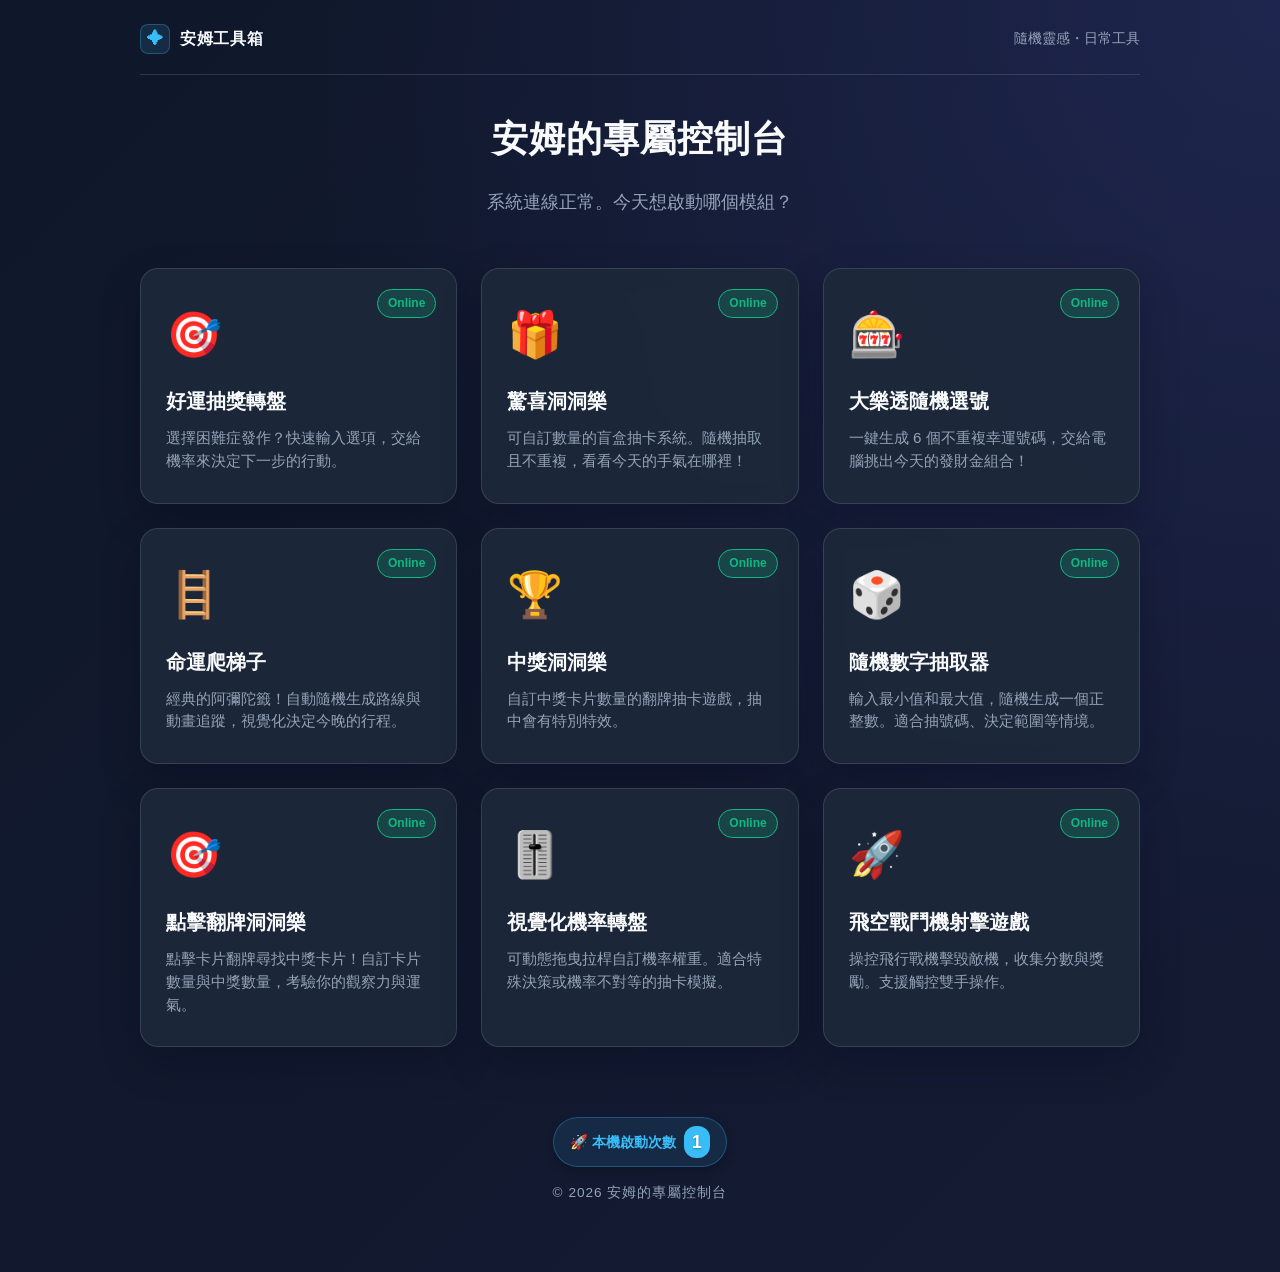
==== index.html @ cc776abc "Fix tool behavior, unify theme, and connect public cloud counter" ====
<!DOCTYPE html>
<html lang="zh-TW">
<head>
    <meta charset="UTF-8">
    <meta name="viewport" content="width=device-width, initial-scale=1.0">
    <title>安姆的專屬控制台</title>
    <style>
        :root {
            --bg-color: #0f172a;
            --card-bg: rgba(30, 41, 59, 0.7);
            --card-hover: rgba(51, 65, 85, 0.9);
            --text-main: #f8fafc;
            --text-sub: #94a3b8;
            --accent: #38bdf8;
        }

        body {
            margin: 0;
            padding: 0;
            font-family: 'Segoe UI', Tahoma, Geneva, Verdana, sans-serif;
            background: linear-gradient(135deg, #0f172a 0%, #1e1b4b 100%);
            color: var(--text-main);
            min-height: 100vh;
            display: flex;
            flex-direction: column;
            align-items: center;
        }

        header {
            margin-top: 60px;
            margin-bottom: 40px;
            text-align: center;
            animation: fadeInDown 0.8s ease-out;
        }

        header h1 {
            font-size: 2.8rem;
            margin: 0;
            letter-spacing: 2px;
            background: linear-gradient(to right, #38bdf8, #818cf8);
            -webkit-background-clip: text;   /* Chrome / Safari */
            background-clip: text;           /* Standard property for other browsers */
            -webkit-text-fill-color: transparent;
        }

        header p {
            color: var(--text-sub);
            font-size: 1.1rem;
            margin-top: 10px;
            margin-bottom: 20px;
        }

        .grid-container {
            display: grid;
            grid-template-columns: repeat(auto-fit, minmax(min(300px, 100%), 1fr));
            gap: 25px;
            width: 90%;
            max-width: 1000px;
            padding-bottom: 30px;
        }

        /* 卡片設計 */
        .card {
            background: var(--card-bg);
            border: 1px solid rgba(255, 255, 255, 0.1);
            border-radius: 16px;
            padding: 30px 25px;
            text-decoration: none;
            color: var(--text-main);
            transition: all 0.3s cubic-bezier(0.25, 0.8, 0.25, 1);
            backdrop-filter: blur(10px);
            display: flex;
            flex-direction: column;
            align-items: flex-start;
            position: relative;
            overflow: hidden;
            animation: fadeInUp 0.8s ease-out backwards;
        }

        /* 進場動畫時間差 */
        .card:nth-child(1) { animation-delay: 0.1s; }
        .card:nth-child(2) { animation-delay: 0.2s; }
        .card:nth-child(3) { animation-delay: 0.3s; }
        .card:nth-child(4) { animation-delay: 0.4s; }
        .card:nth-child(5) { animation-delay: 0.5s; }

        .card:hover {
            transform: translateY(-8px);
            background: var(--card-hover);
            border-color: var(--accent);
            box-shadow: 0 10px 25px rgba(0, 0, 0, 0.3), 0 0 15px rgba(56, 189, 248, 0.2);
        }

        .icon {
            font-size: 2.8rem;
            margin-bottom: 15px;
        }

        .card h2 {
            margin: 0 0 10px 0;
            font-size: 1.4rem;
        }

        .card p {
            margin: 0;
            color: var(--text-sub);
            font-size: 0.95rem;
            line-height: 1.5;
        }

        /* 狀態標籤 */
        .status-badge {
            position: absolute;
            top: 20px;
            right: 20px;
            font-size: 0.75rem;
            padding: 4px 10px;
            border-radius: 20px;
            font-weight: bold;
        }

        .status-active {
            background-color: rgba(16, 185, 129, 0.2);
            color: #10b981;
            border: 1px solid #10b981;
        }

        .status-pending {
            background-color: rgba(245, 158, 11, 0.2);
            color: #f59e0b;
            border: 1px solid #f59e0b;
        }

        /* 頁尾與計數器設計 */
        footer {
            margin-top: auto; 
            padding: 40px 20px 20px 20px;
            text-align: center;
            width: 100%;
            box-sizing: border-box;
            animation: fadeInUp 1s ease-out 0.6s backwards;
        }

        .counter-badge {
            display: inline-flex;
            align-items: center;
            gap: 8px;
            background: rgba(56, 189, 248, 0.1);
            border: 1px solid rgba(56, 189, 248, 0.3);
            color: var(--accent);
            padding: 8px 16px;
            border-radius: 30px;
            font-size: 0.9rem;
            font-weight: bold;
            box-shadow: 0 4px 10px rgba(0,0,0,0.2);
            margin-bottom: 15px;
        }

        .counter-badge span.number {
            font-size: 1.1rem;
            color: #fff;
            background: var(--accent);
            padding: 2px 8px;
            border-radius: 12px;
            text-shadow: 0 1px 2px rgba(0,0,0,0.3);
        }

        .footer-text {
            color: var(--text-sub);
            font-size: 0.85rem;
            margin: 0;
            letter-spacing: 1px;
        }

        @keyframes fadeInDown {
            from { opacity: 0; transform: translateY(-20px); }
            to { opacity: 1; transform: translateY(0); }
        }

        @keyframes fadeInUp {
            from { opacity: 0; transform: translateY(20px); }
            to { opacity: 1; transform: translateY(0); }
        }
    </style>
    <link rel="stylesheet" href="theme.css">
</head>
<body class="dashboard-page">
    <nav class="site-header" aria-label="網站導覽">
        <a href="index.html" class="site-brand"><span class="brand-mark" aria-hidden="true">✦</span>安姆工具箱</a>
        <span class="site-caption">隨機靈感・日常工具</span>
    </nav>


    <header>
        <h1>安姆的專屬控制台</h1>
        <p>系統連線正常。今天想啟動哪個模組？</p>
    </header>

    <div class="grid-container">
        <a href="Randomtool01.html" class="card">
             <span class="status-badge status-active">Online</span>
             <div class="icon">🎯</div>
             <h2>好運抽獎轉盤</h2>
             <p>選擇困難症發作？快速輸入選項，交給機率來決定下一步的行動。</p>
         </a>

         <a href="PunchBoard.html" class="card">
             <span class="status-badge status-active">Online</span>
             <div class="icon">🎁</div>
             <h2>驚喜洞洞樂</h2>
             <p>可自訂數量的盲盒抽卡系統。隨機抽取且不重複，看看今天的手氣在哪裡！</p>
         </a>

         <a href="LottoTool.html" class="card">
             <span class="status-badge status-active">Online</span>
             <div class="icon">🎰</div>
             <h2>大樂透隨機選號</h2>
             <p>一鍵生成 6 個不重複幸運號碼，交給電腦挑出今天的發財金組合！</p>
         </a>

         <a href="LadderGame.html" class="card">
             <span class="status-badge status-active">Online</span>
             <div class="icon">🪜</div>
             <h2>命運爬梯子</h2>
             <p>經典的阿彌陀籤！自動隨機生成路線與動畫追蹤，視覺化決定今晚的行程。</p>
         </a>

          <!-- 新增的中獎洞洞樂模組 -->
          <a href="PunchBoardLucky.html" class="card">
              <span class="status-badge status-active">Online</span>
              <div class="icon">🏆</div>
              <h2>中獎洞洞樂</h2>
              <p>自訂中獎卡片數量的翻牌抽卡遊戲，抽中會有特別特效。</p>
          </a>

          <a href="RandomNumber.html" class="card">
              <span class="status-badge status-active">Online</span>
              <div class="icon">🎲</div>
              <h2>隨機數字抽取器</h2>
              <p>輸入最小值和最大值，隨機生成一個正整數。適合抽號碼、決定範圍等情境。</p>
          </a>

          <a href="PunchBoardClick.html" class="card">
               <span class="status-badge status-active">Online</span>
               <div class="icon">🎯</div>
               <h2>點擊翻牌洞洞樂</h2>
               <p>點擊卡片翻牌尋找中獎卡片！自訂卡片數量與中獎數量，考驗你的觀察力與運氣。</p>
          </a>

          <a href="WeightedWheel.html" class="card">
              <span class="status-badge status-active">Online</span>
              <div class="icon">🎚️</div>
              <h2>視覺化機率轉盤</h2>
              <p>可動態拖曳拉桿自訂機率權重。適合特殊決策或機率不對等的抽卡模擬。</p>
          </a>

           <a href="shooter_game.html" class="card">
               <span class="status-badge status-active">Online</span>
               <div class="icon">🚀</div>
               <h2>飛空戰鬥機射擊遊戲</h2>
               <p>操控飛行戰機擊毀敵機，收集分數與獎勵。支援觸控雙手操作。</p>
           </a>
    </div>

    <footer>
        <div class="counter-badge">
            <span id="counterLabel">🚀 系統總啟動次數</span>
            <span class="number" id="visitCount">...</span>
        </div>
        <p class="footer-text">© 2026 安姆的專屬控制台</p>
    </footer>

<script src="storage.js"></script>
<script>
    // This public CounterAPI V2 counter allows browser requests without credentials.
    const counterEndpoint = 'https://api.counterapi.dev/v2/normanyangs-team-3848/first-counter-3848/up';
    // Switch to POST if using the optional authenticated proxy instead.
    const counterMethod = 'GET';
    document.addEventListener('DOMContentLoaded', async () => {
        const display = document.getElementById('visitCount');
        const label = document.getElementById('counterLabel');
        function showLocalCount() {
            const saved = Number(toolStorage.get('dashboard_local_visits'));
            const count = (Number.isSafeInteger(saved) && saved >= 0 && saved < Number.MAX_SAFE_INTEGER ? saved : 0) + 1;
            const persisted = toolStorage.set('dashboard_local_visits', String(count));
            label.textContent = persisted ? '🚀 本機啟動次數' : '🚀 本次啟動';
            display.textContent = String(count);
        }
        if (!counterEndpoint) { showLocalCount(); return; }
        const controller = new AbortController();
        const timeout = setTimeout(() => controller.abort(), 5000);
        try {
            const response = await fetch(counterEndpoint, {
                method: counterMethod, headers: { 'Accept': 'application/json' }, signal: controller.signal
            });
            if (!response.ok) throw new Error('Counter request failed');
            const payload = await response.json();
            const data = payload?.data ?? payload;
            let count = data?.count ?? data?.value;
            if (count === undefined && Number.isSafeInteger(data?.up_count)
                && Number.isSafeInteger(data?.down_count ?? 0)) {
                count = data.up_count - (data.down_count ?? 0);
            }
            if (!Number.isSafeInteger(count) || count < 0) throw new Error('Invalid counter value');
            label.textContent = '🚀 系統總啟動次數';
            display.textContent = String(count);
        } catch { showLocalCount(); }
        finally { clearTimeout(timeout); }
    });
</script>

</body>
</html>
---- theme.css ----
/* Shared appearance for the dashboard and every tool. Game layout stays local. */
:root {
    color-scheme: dark;
    --bg-color: #0f172a;
    --card-bg: rgba(30, 41, 59, 0.86);
    --card-hover: rgba(51, 65, 85, 0.94);
    --text-main: #f8fafc;
    --text-sub: #94a3b8;
    --accent: #38bdf8;
    --accent-hover: #7dd3fc;
    --theme-border: rgba(148, 163, 184, 0.22);
    --theme-input: #111c30;
    --theme-radius: 18px;
    --theme-shadow: 0 16px 40px rgba(2, 6, 23, 0.24);
}

body.tool-page,
body.dashboard-page {
    box-sizing: border-box;
    margin: 0;
    padding: 24px 24px 48px;
    min-height: 100vh;
    font-family: 'Segoe UI', 'Microsoft JhengHei', 'PingFang TC', sans-serif;
    font-size: 16px;
    line-height: 1.6;
    color: var(--text-main);
    background: radial-gradient(ellipse at top right, rgba(99, 102, 241, 0.16), transparent 55%),
        linear-gradient(135deg, #0f172a, #141b33);
    display: flex;
    flex-direction: column;
    align-items: center;
    justify-content: flex-start;
}

body .site-header {
    box-sizing: border-box;
    display: flex;
    align-items: center;
    justify-content: space-between;
    gap: 16px;
    width: 100%;
    max-width: 1000px;
    min-height: 48px;
    margin: 0 0 32px;
    padding: 0 0 20px;
    border-bottom: 1px solid var(--theme-border);
    text-align: left;
    animation: none;
}

.site-brand {
    display: inline-flex;
    align-items: center;
    gap: 10px;
    color: var(--text-main);
    font-size: 1rem;
    font-weight: 700;
    text-decoration: none;
    letter-spacing: 0.04em;
    white-space: nowrap;
}

.brand-mark {
    width: 28px;
    height: 28px;
    display: inline-grid;
    place-items: center;
    border-radius: 8px;
    background: rgba(56, 189, 248, 0.12);
    border: 1px solid rgba(56, 189, 248, 0.3);
    color: var(--accent);
}

.site-caption { font-size: 0.85rem; color: var(--text-sub); }

body.tool-page h1,
body.dashboard-page h1 {
    margin: 0 0 24px;
    color: var(--text-main);
    font-size: clamp(1.5rem, 4vw, 2.25rem);
    font-weight: 700;
    line-height: 1.35;
    letter-spacing: 0.03em;
    text-align: center;
    text-shadow: none;
    overflow-wrap: anywhere;
}

body.dashboard-page > header:not(.site-header) { margin: 8px 0 32px; }
body.dashboard-page header h1 { -webkit-text-fill-color: currentColor; background: none; }
body.tool-page h2 { color: var(--text-main); font-size: 1.25rem; }
body.tool-page h3 { color: var(--text-main); font-size: 1rem; }
body.tool-page p { color: var(--text-sub); font-size: 0.95rem; line-height: 1.7; }
body.tool-page .controls h3 { color: var(--text-main); }
body.tool-page .controls p { color: var(--text-sub); }

body.tool-page .container,
body.tool-page .main-container > .controls,
body.tool-page .game-section,
body.tool-page .wheel-section,
body.tool-page #start-screen,
body.dashboard-page .card {
    box-sizing: border-box;
    background: var(--card-bg);
    border: 1px solid var(--theme-border);
    border-radius: var(--theme-radius);
    box-shadow: var(--theme-shadow);
}

body.tool-page .container { padding: 32px; }
body.tool-page .main-container { gap: 24px; align-items: flex-start; }
body.tool-page .main-container > .controls { padding: 24px; max-height: none; overflow-y: visible; }
body.tool-page .wheel-section { padding: 28px 20px 20px; max-width: 400px; }
body.tool-page .wheel-container { flex-shrink: 0; }
body.tool-page .game-section { padding: 20px 10px; }
body.tool-page .config-panel,
body.tool-page .toggle-container,
body.tool-page .option-item {
    background: rgba(15, 23, 42, 0.65);
    border: 1px solid var(--theme-border);
    border-radius: 12px;
}
body.tool-page .option-header { gap: 12px; }
body.tool-page .weight-value { color: var(--text-main); }
body.tool-page label { color: #cbd5e1; }

body.tool-page input:not([type='range']):not([type='checkbox']),
body.tool-page textarea {
    box-sizing: border-box;
    min-width: 0;
    padding: 10px 12px;
    color: var(--text-main);
    background: var(--theme-input);
    border: 1px solid #475569;
    border-radius: 10px;
    font: inherit;
    line-height: 1.4;
    transition: border-color 0.2s, box-shadow 0.2s;
}
body.tool-page input::placeholder,
body.tool-page textarea::placeholder { color: var(--text-sub); }
body.tool-page input[type='range'],
body.tool-page input[type='checkbox'] { accent-color: var(--accent); }

body.tool-page button:not(.top-btn) {
    box-sizing: border-box;
    min-height: 44px;
    padding: 12px 20px;
    background: linear-gradient(135deg, #38bdf8, #818cf8);
    border: 1px solid transparent;
    border-radius: 12px;
    color: #0f172a;
    font-family: inherit;
    font-size: 1rem;
    font-weight: 700;
    line-height: 1.4;
    box-shadow: 0 4px 14px rgba(56, 189, 248, 0.12);
    cursor: pointer;
    transition: background 0.2s, border-color 0.2s, transform 0.2s;
}
body.tool-page button:not(.top-btn):hover:not(:disabled) {
    background: linear-gradient(135deg, #7dd3fc, #a5b4fc);
    transform: translateY(-2px);
}
body.tool-page button:not(.top-btn):active:not(:disabled) { transform: translateY(0); }
body.tool-page button:is(.btn-reset, .btn-update, .btn-apply, .btn-add),
body.tool-page #pause-button {
    color: var(--text-main);
    background: #25334b;
    border-color: var(--theme-border);
    box-shadow: none;
}
body.tool-page button:is(.btn-reset, .btn-update, .btn-apply, .btn-add):hover:not(:disabled),
body.tool-page #pause-button:hover:not(:disabled) { background: #34445f; }
body.tool-page button.opt-del {
    color: #fda4af;
    background: rgba(244, 63, 94, 0.1);
    border-color: rgba(244, 63, 94, 0.25);
    padding: 8px 12px;
    width: auto;
    font-size: 0.85rem;
}
body.tool-page button.opt-del:hover:not(:disabled) { background: rgba(244, 63, 94, 0.2); }
body.tool-page button:not(.top-btn):disabled {
    background: #25334b;
    color: var(--text-sub);
    opacity: 0.6;
    box-shadow: none;
    cursor: not-allowed;
    transform: none;
}

body.tool-page .back-link {
    box-sizing: border-box;
    position: static;
    display: inline-flex;
    align-items: center;
    justify-content: center;
    flex-shrink: 0;
    gap: 8px;
    min-height: 44px;
    margin: 0;
    padding: 8px 14px;
    background: rgba(30, 41, 59, 0.75);
    border: 1px solid var(--theme-border);
    border-radius: 12px;
    color: #cbd5e1;
    font-size: 0.9rem;
    font-weight: 600;
    line-height: 1.4;
    text-decoration: none;
    box-shadow: none;
}
body.tool-page .back-link:hover { background: #25334b; border-color: var(--accent); color: var(--text-main); }
body :is(a, button, input, textarea, canvas):focus-visible {
    outline: 2px solid var(--accent);
    outline-offset: 4px;
}
body.tool-page input:focus-visible,
body.tool-page textarea:focus-visible { border-color: var(--accent); }

body.tool-page #result { font-size: 1.2rem; color: #fbbf24; line-height: 1.6; }
body.tool-page .status-label { font-size: 0.95rem; border-radius: 12px; }
body.tool-page .number-display { background: var(--theme-input); border-color: var(--theme-border); }
body.tool-page .pointer { border-top-color: var(--accent); }
body.tool-page .wheel-container canvas { border-color: #475569; }
body.tool-page .card-front { background: linear-gradient(135deg, #25334b, #1e293b); border-color: #64748b; }
body.tool-page .card-back { background: linear-gradient(135deg, #a16207, #854d0e); border-color: #fbbf24; }
body.tool-page .winner .card-back { background: linear-gradient(135deg, #047857, #065f46); border-color: #34d399; }

body.tool-page.shooter-page { padding-bottom: 110px; }
body.tool-page .game-header { margin: 0 0 20px; }
body.tool-page #start-screen { padding: 20px; margin: 0 0 16px; }
body.tool-page #start-screen h2 { margin: 0; }
body.tool-page #game-controls { display: flex; justify-content: center; gap: 12px; }
body.tool-page #gameCanvas { background: var(--theme-input); border: 1px solid #475569; border-radius: var(--theme-radius); }
body.tool-page #fire-button {
    position: relative;
    width: 96px;
    height: 96px;
    border-radius: 50%;
    font-size: 1.25rem;
    border: 1px solid rgba(125, 211, 252, 0.4);
    overflow: hidden;
}
body.tool-page #virtual-controls button {
    width: 60px;
    height: 60px;
    padding: 0;
    background: #25334b;
    border: 1px solid #64748b;
    color: var(--text-main);
    font-size: 1.5rem;
    border-radius: 16px;
}
body.tool-page #virtual-controls button:active { background: #34445f; }
body.tool-page #score-display,
body.tool-page #lives-display { background: var(--card-bg); border: 1px solid var(--theme-border); border-radius: 10px; }

body.dashboard-page .grid-container { width: 100%; gap: 24px; }
body.dashboard-page .card:hover { background: var(--card-hover); border-color: var(--accent); }
body.dashboard-page .card h2 { font-size: 1.25rem; }

@media (max-width: 480px) {
    body.tool-page, body.dashboard-page { padding: 16px 16px 32px; }
    body .site-header { margin-bottom: 24px; gap: 8px; padding-bottom: 16px; }
    .site-brand { font-size: 0.9rem; gap: 8px; }
    .site-caption { font-size: 0.8rem; }
    body.tool-page .back-link { padding: 8px 10px; font-size: 0.8rem; }
    body.tool-page .container { padding: 24px 16px; }
    body.tool-page .main-container > .controls { padding: 20px 16px; }
    body.tool-page .wheel-section { padding: 26px 16px 16px; }
    body.tool-page button:not(.top-btn) { padding: 12px 14px; }
    body.tool-page.shooter-page { padding-bottom: 110px; }
}

@media (prefers-reduced-motion: reduce) {
    body *, body *::before, body *::after { animation: none !important; transition: none !important; }
}
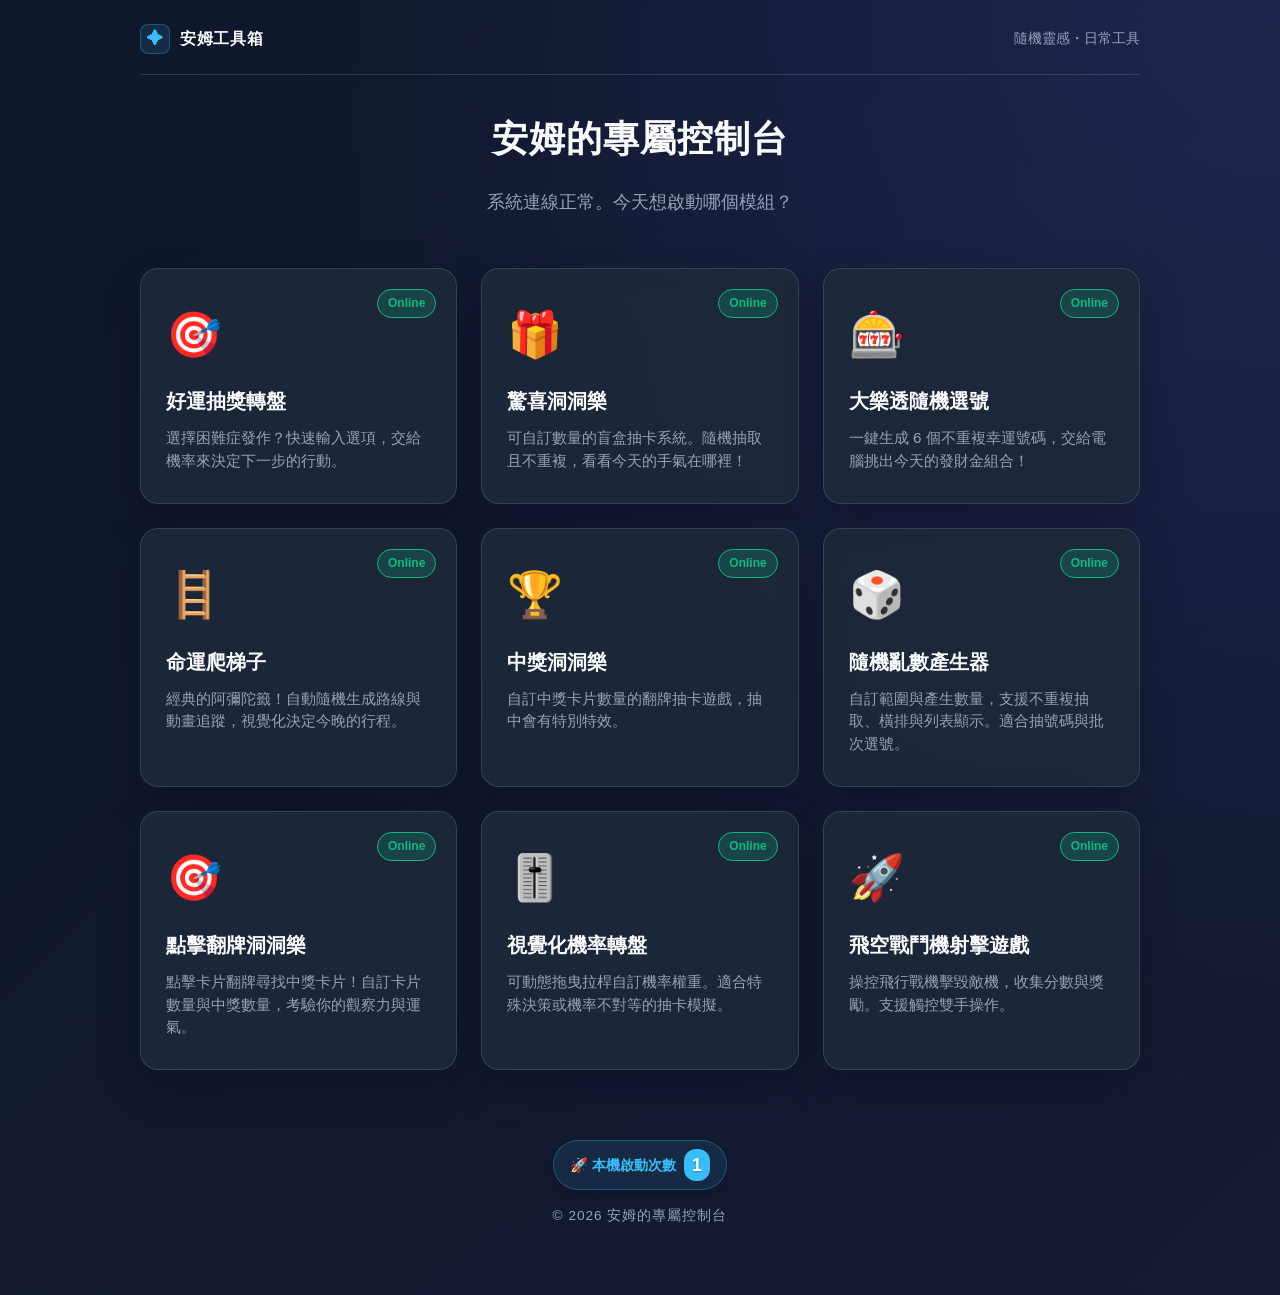
==== commit 9ddf5e14: "Add batch random number generation and result controls" ====
--- a/index.html
+++ b/index.html
@@ -236,8 +236,8 @@
           <a href="RandomNumber.html" class="card">
               <span class="status-badge status-active">Online</span>
               <div class="icon">🎲</div>
-              <h2>隨機數字抽取器</h2>
-              <p>輸入最小值和最大值，隨機生成一個正整數。適合抽號碼、決定範圍等情境。</p>
+              <h2>隨機亂數產生器</h2>
+              <p>自訂範圍與產生數量，支援不重複抽取、橫排與列表顯示。適合抽號碼與批次選號。</p>
           </a>
 
           <a href="PunchBoardClick.html" class="card">
@@ -291,7 +291,8 @@
         const timeout = setTimeout(() => controller.abort(), 5000);
         try {
             const response = await fetch(counterEndpoint, {
-                method: counterMethod, headers: { 'Accept': 'application/json' }, signal: controller.signal
+                method: counterMethod, cache: 'no-store',
+                headers: { 'Accept': 'application/json' }, signal: controller.signal
             });
             if (!response.ok) throw new Error('Counter request failed');
             const payload = await response.json();
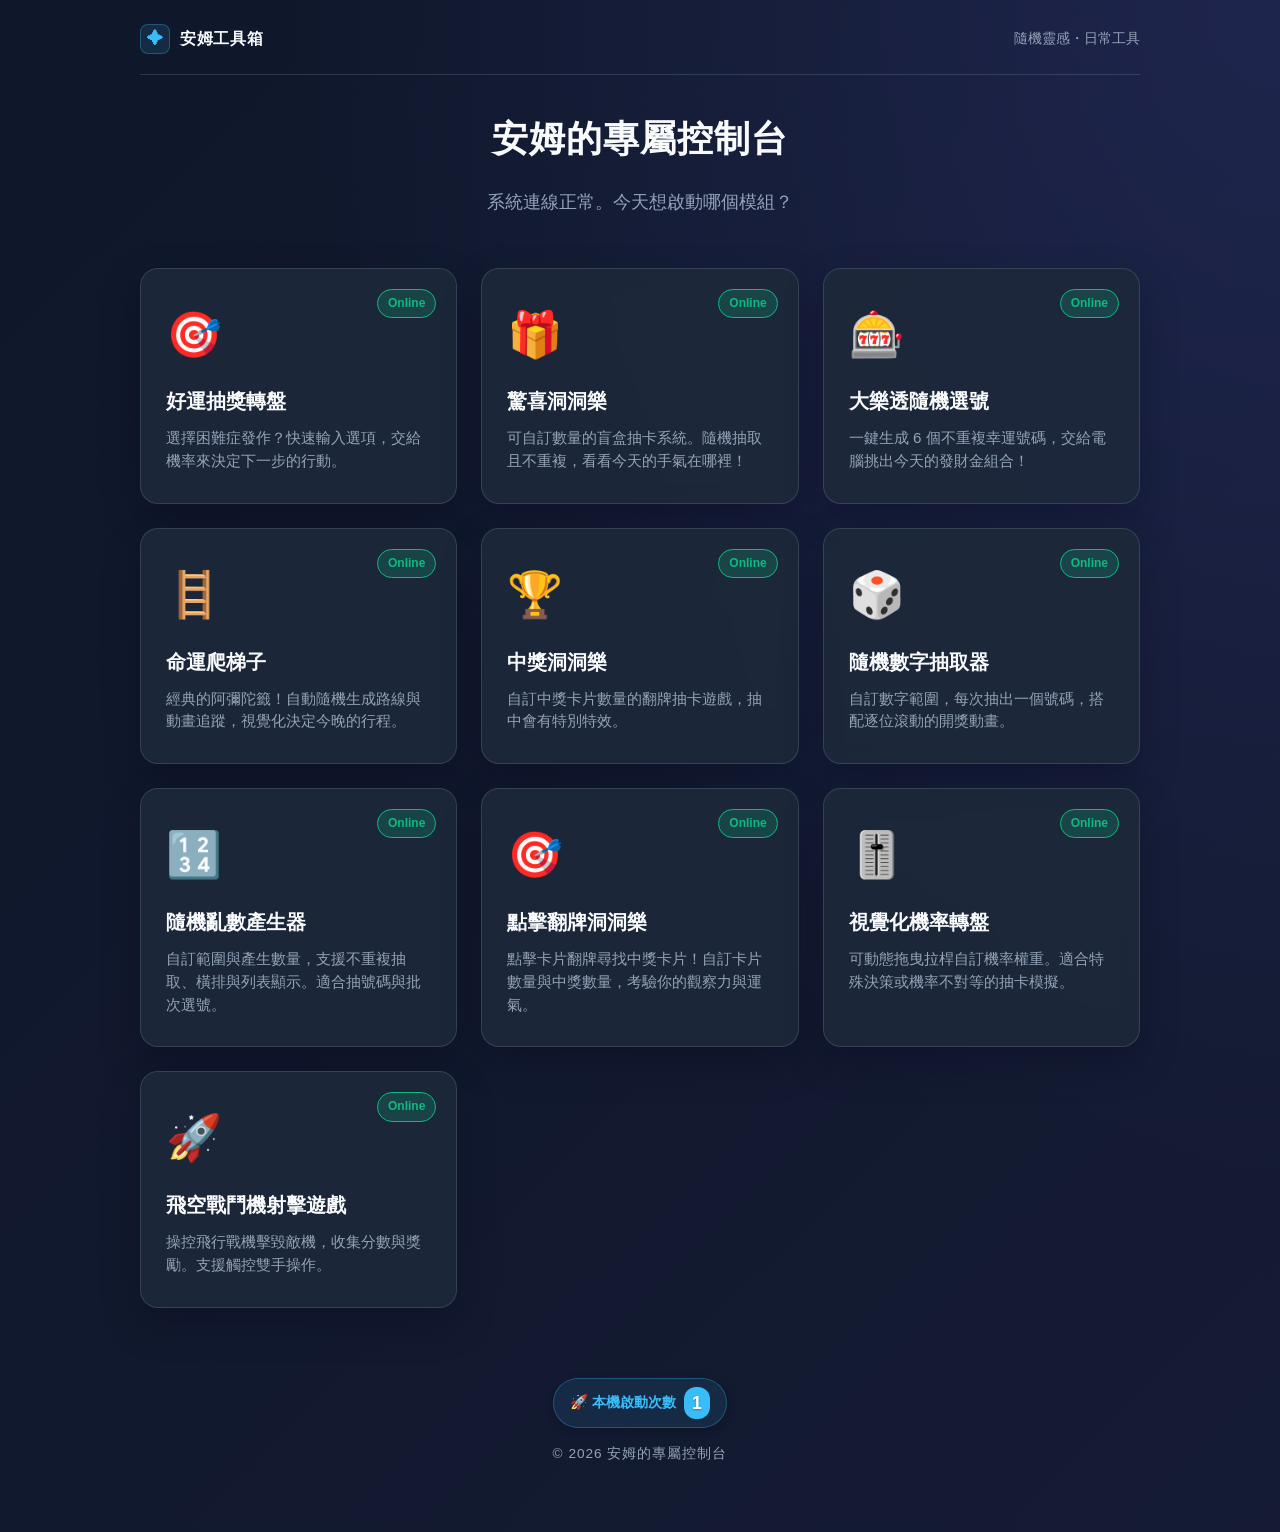
==== commit 428e7c2a: "Separate single number picker and batch generator" ====
--- a/index.html
+++ b/index.html
@@ -236,6 +236,13 @@
           <a href="RandomNumber.html" class="card">
               <span class="status-badge status-active">Online</span>
               <div class="icon">🎲</div>
+              <h2>隨機數字抽取器</h2>
+              <p>自訂數字範圍，每次抽出一個號碼，搭配逐位滾動的開獎動畫。</p>
+          </a>
+
+          <a href="RandomNumberBatch.html" class="card">
+              <span class="status-badge status-active">Online</span>
+              <div class="icon">🔢</div>
               <h2>隨機亂數產生器</h2>
               <p>自訂範圍與產生數量，支援不重複抽取、橫排與列表顯示。適合抽號碼與批次選號。</p>
           </a>
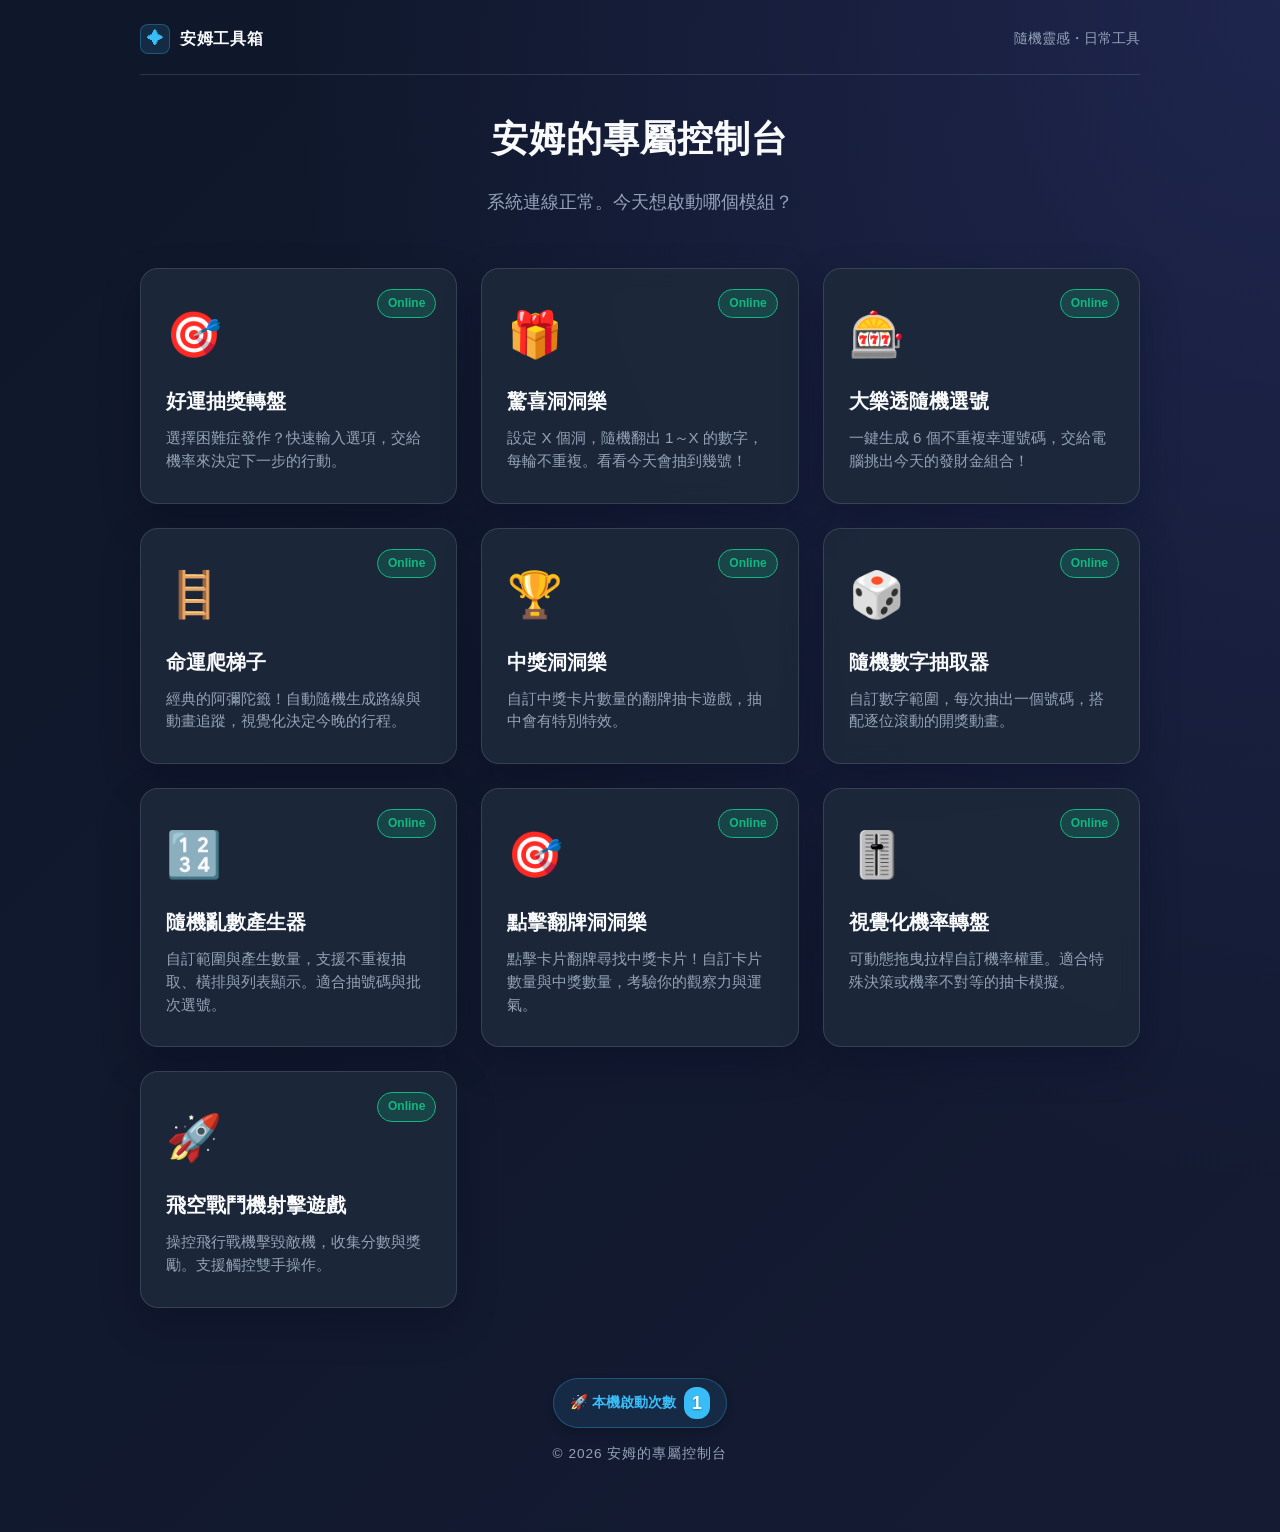
==== commit 588c3e04: "Reveal unique shuffled numbers in surprise punch board" ====
--- a/index.html
+++ b/index.html
@@ -208,7 +208,7 @@
              <span class="status-badge status-active">Online</span>
              <div class="icon">🎁</div>
              <h2>驚喜洞洞樂</h2>
-             <p>可自訂數量的盲盒抽卡系統。隨機抽取且不重複，看看今天的手氣在哪裡！</p>
+             <p>設定 X 個洞，隨機翻出 1～X 的數字，每輪不重複。看看今天會抽到幾號！</p>
          </a>
 
          <a href="LottoTool.html" class="card">
--- a/theme.css
+++ b/theme.css
@@ -189,6 +189,17 @@
     cursor: not-allowed;
     transform: none;
 }
+
+body.tool-page .tool-sound-option {
+    display: inline-flex;
+    align-items: center;
+    gap: 8px;
+    align-self: flex-end;
+    margin: -12px 0 20px;
+    color: var(--text-sub);
+    cursor: pointer;
+}
+body.tool-page .tool-sound-option input { width: 18px; height: 18px; }
 
 body.tool-page .back-link {
     box-sizing: border-box;
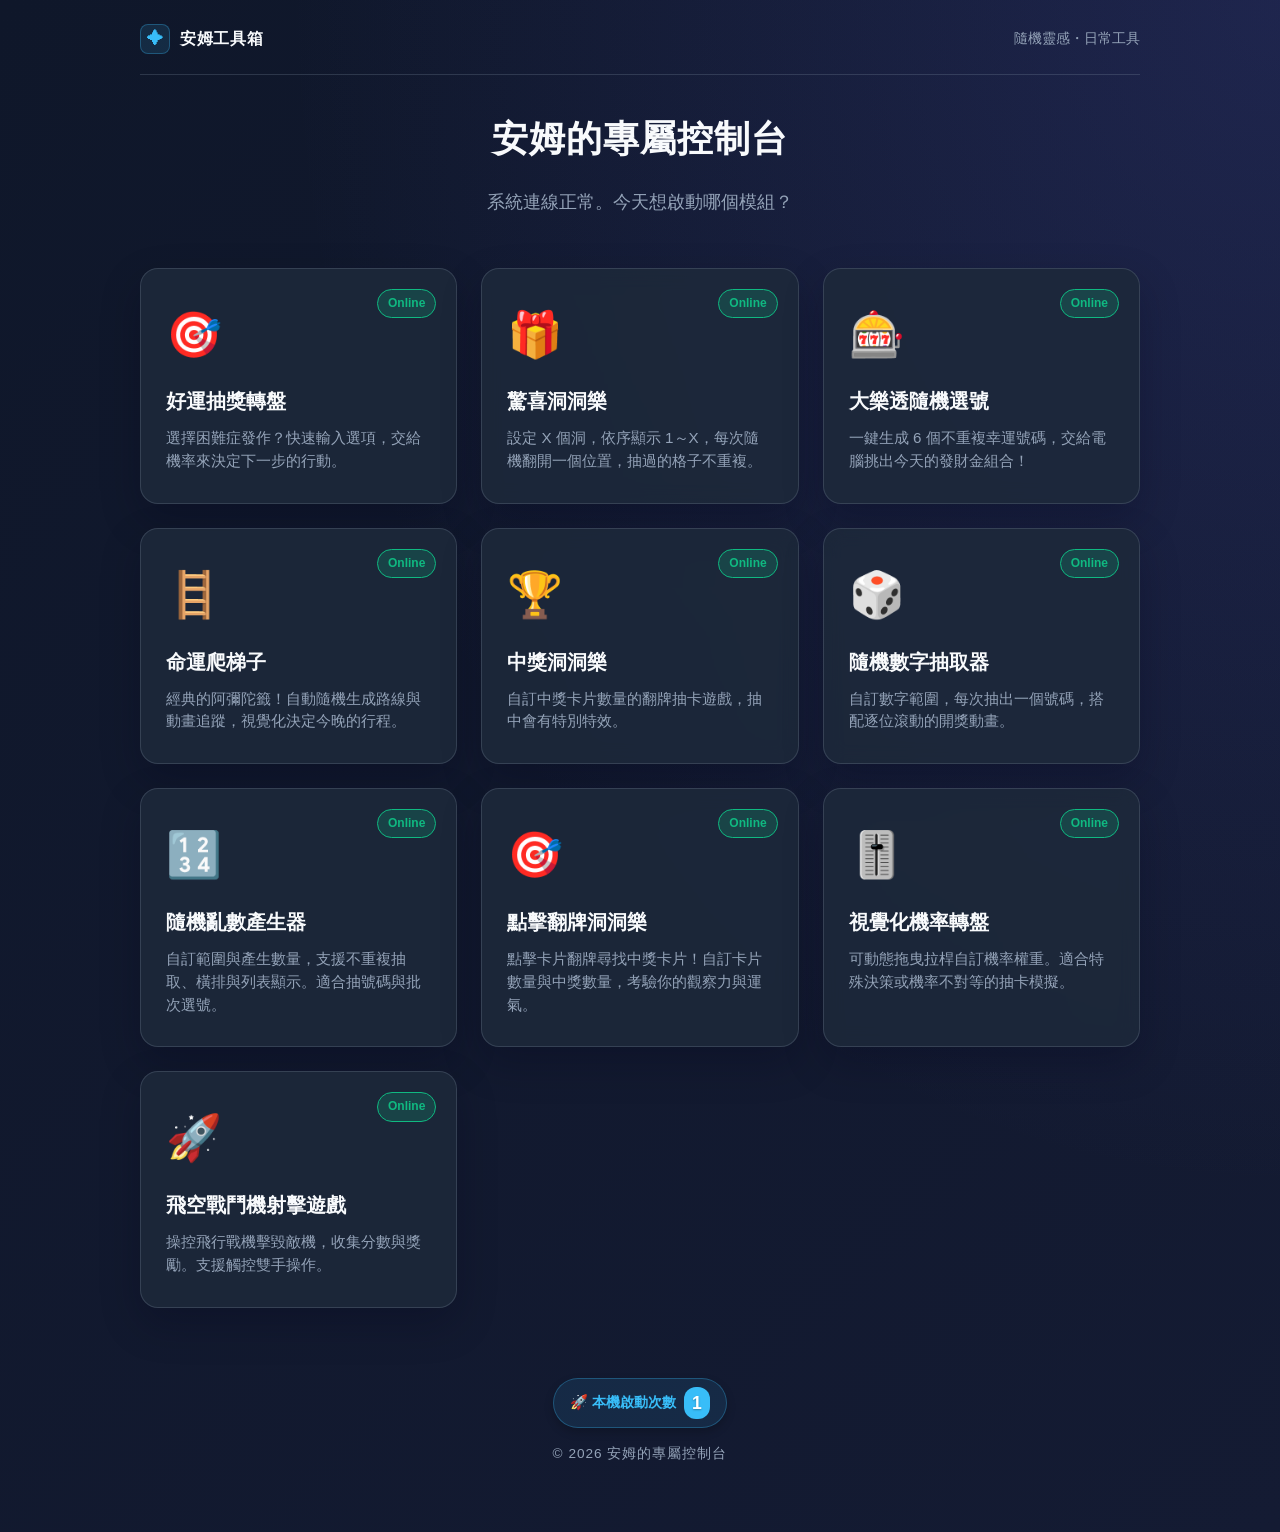
==== commit c2ce148c: "Reveal punch board numbers in draw order at random positions" ====
--- a/index.html
+++ b/index.html
@@ -208,7 +208,7 @@
              <span class="status-badge status-active">Online</span>
              <div class="icon">🎁</div>
              <h2>驚喜洞洞樂</h2>
-             <p>設定 X 個洞，隨機翻出 1～X 的數字，每輪不重複。看看今天會抽到幾號！</p>
+             <p>設定 X 個洞，依序顯示 1～X，每次隨機翻開一個位置，抽過的格子不重複。</p>
          </a>
 
          <a href="LottoTool.html" class="card">
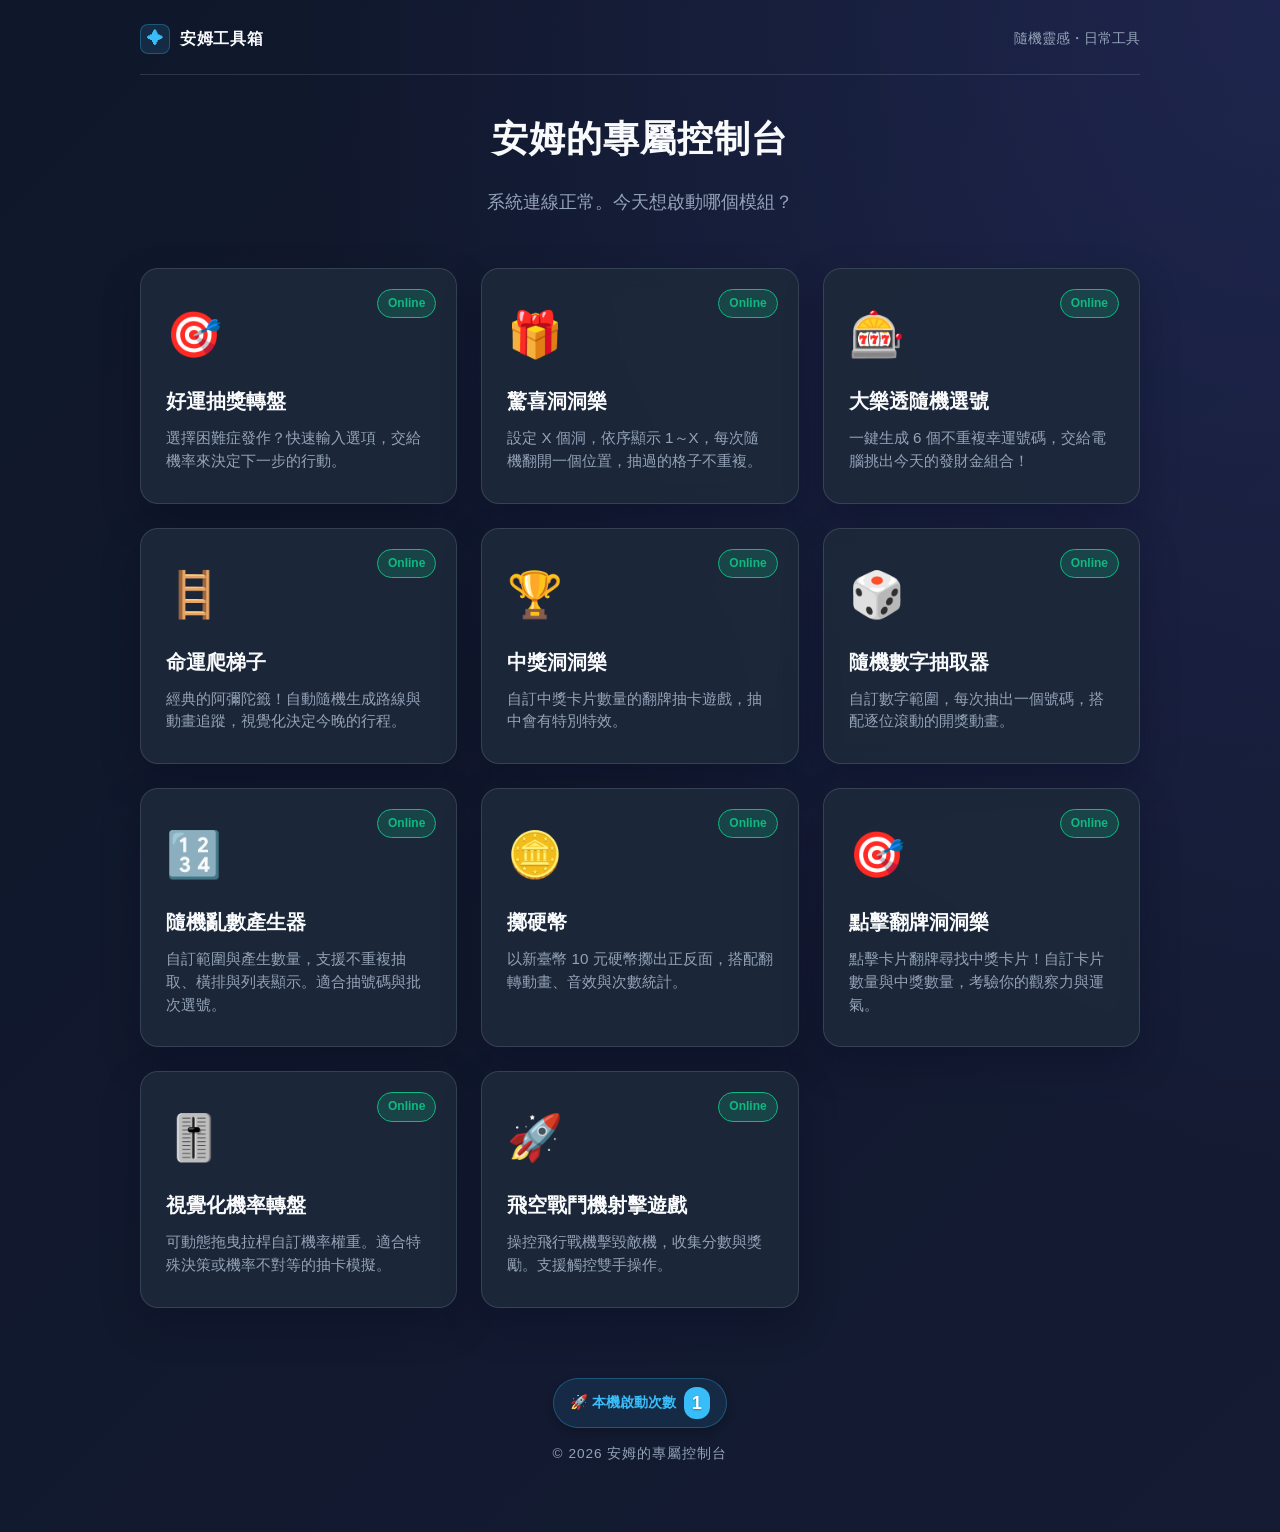
==== commit dafd6b37: "Add animated NT coin flip tool with generated coin sprites" ====
--- a/index.html
+++ b/index.html
@@ -245,6 +245,13 @@
               <div class="icon">🔢</div>
               <h2>隨機亂數產生器</h2>
               <p>自訂範圍與產生數量，支援不重複抽取、橫排與列表顯示。適合抽號碼與批次選號。</p>
+          </a>
+
+          <a href="CoinFlip.html" class="card">
+              <span class="status-badge status-active">Online</span>
+              <div class="icon">🪙</div>
+              <h2>擲硬幣</h2>
+              <p>以新臺幣 10 元硬幣擲出正反面，搭配翻轉動畫、音效與次數統計。</p>
           </a>
 
           <a href="PunchBoardClick.html" class="card">
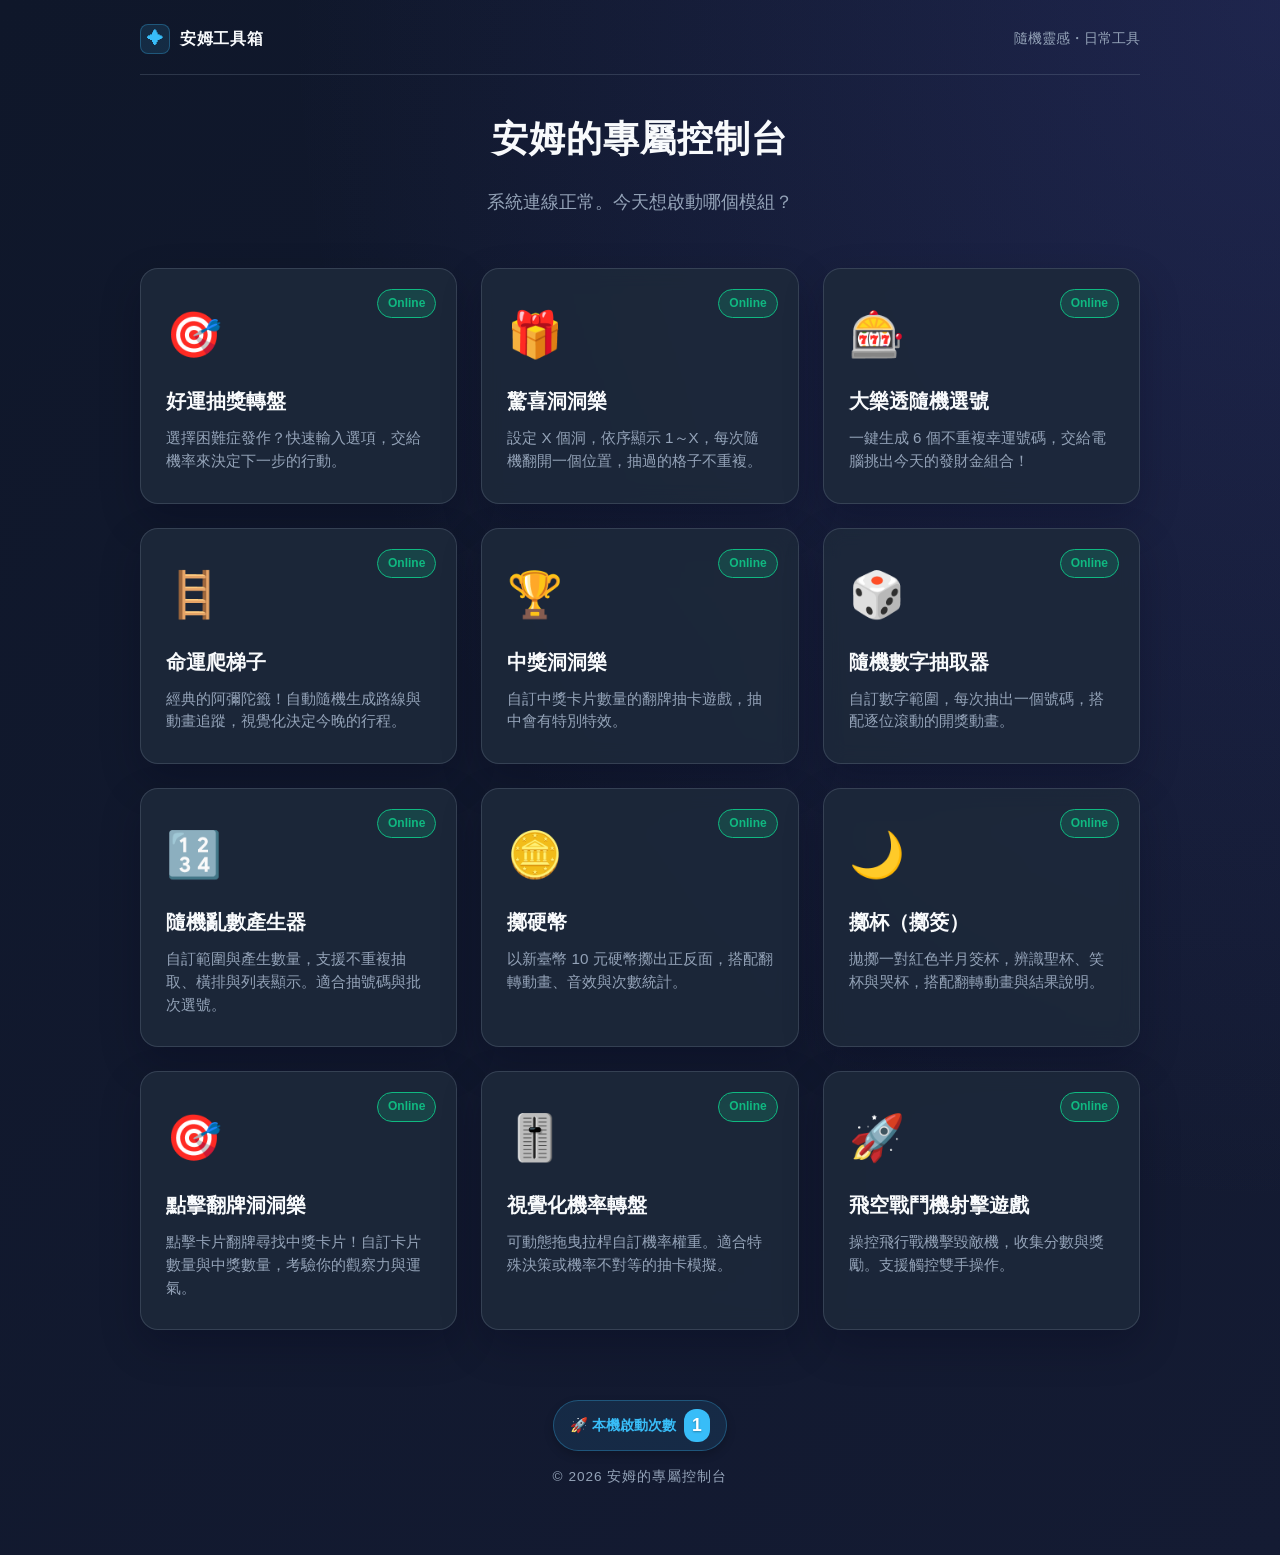
==== commit 86ba6f5b: "Add animated red jiaobei tool with generated flat and convex sprites" ====
--- a/index.html
+++ b/index.html
@@ -252,6 +252,13 @@
               <div class="icon">🪙</div>
               <h2>擲硬幣</h2>
               <p>以新臺幣 10 元硬幣擲出正反面，搭配翻轉動畫、音效與次數統計。</p>
+          </a>
+
+          <a href="Jiaobei.html" class="card">
+              <span class="status-badge status-active">Online</span>
+              <div class="icon">🌙</div>
+              <h2>擲杯（擲筊）</h2>
+              <p>拋擲一對紅色半月筊杯，辨識聖杯、笑杯與哭杯，搭配翻轉動畫與結果說明。</p>
           </a>
 
           <a href="PunchBoardClick.html" class="card">
